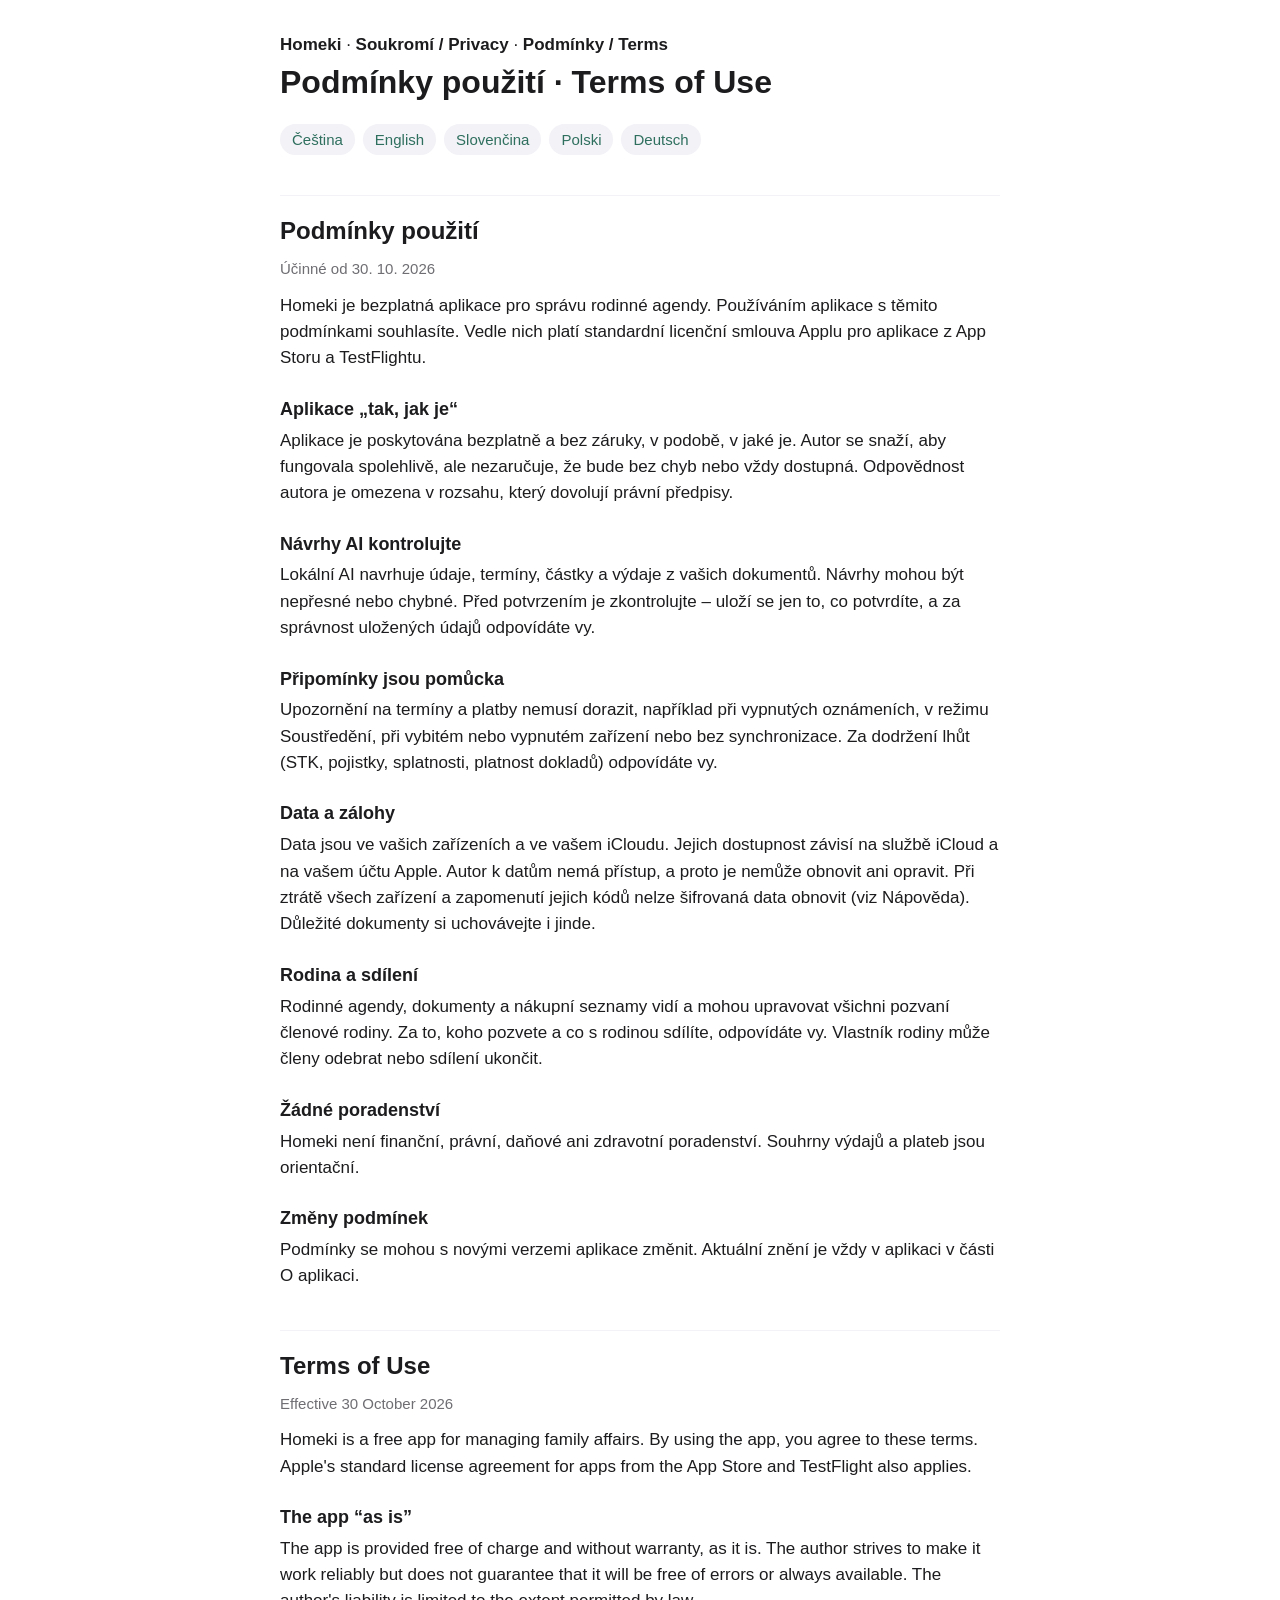
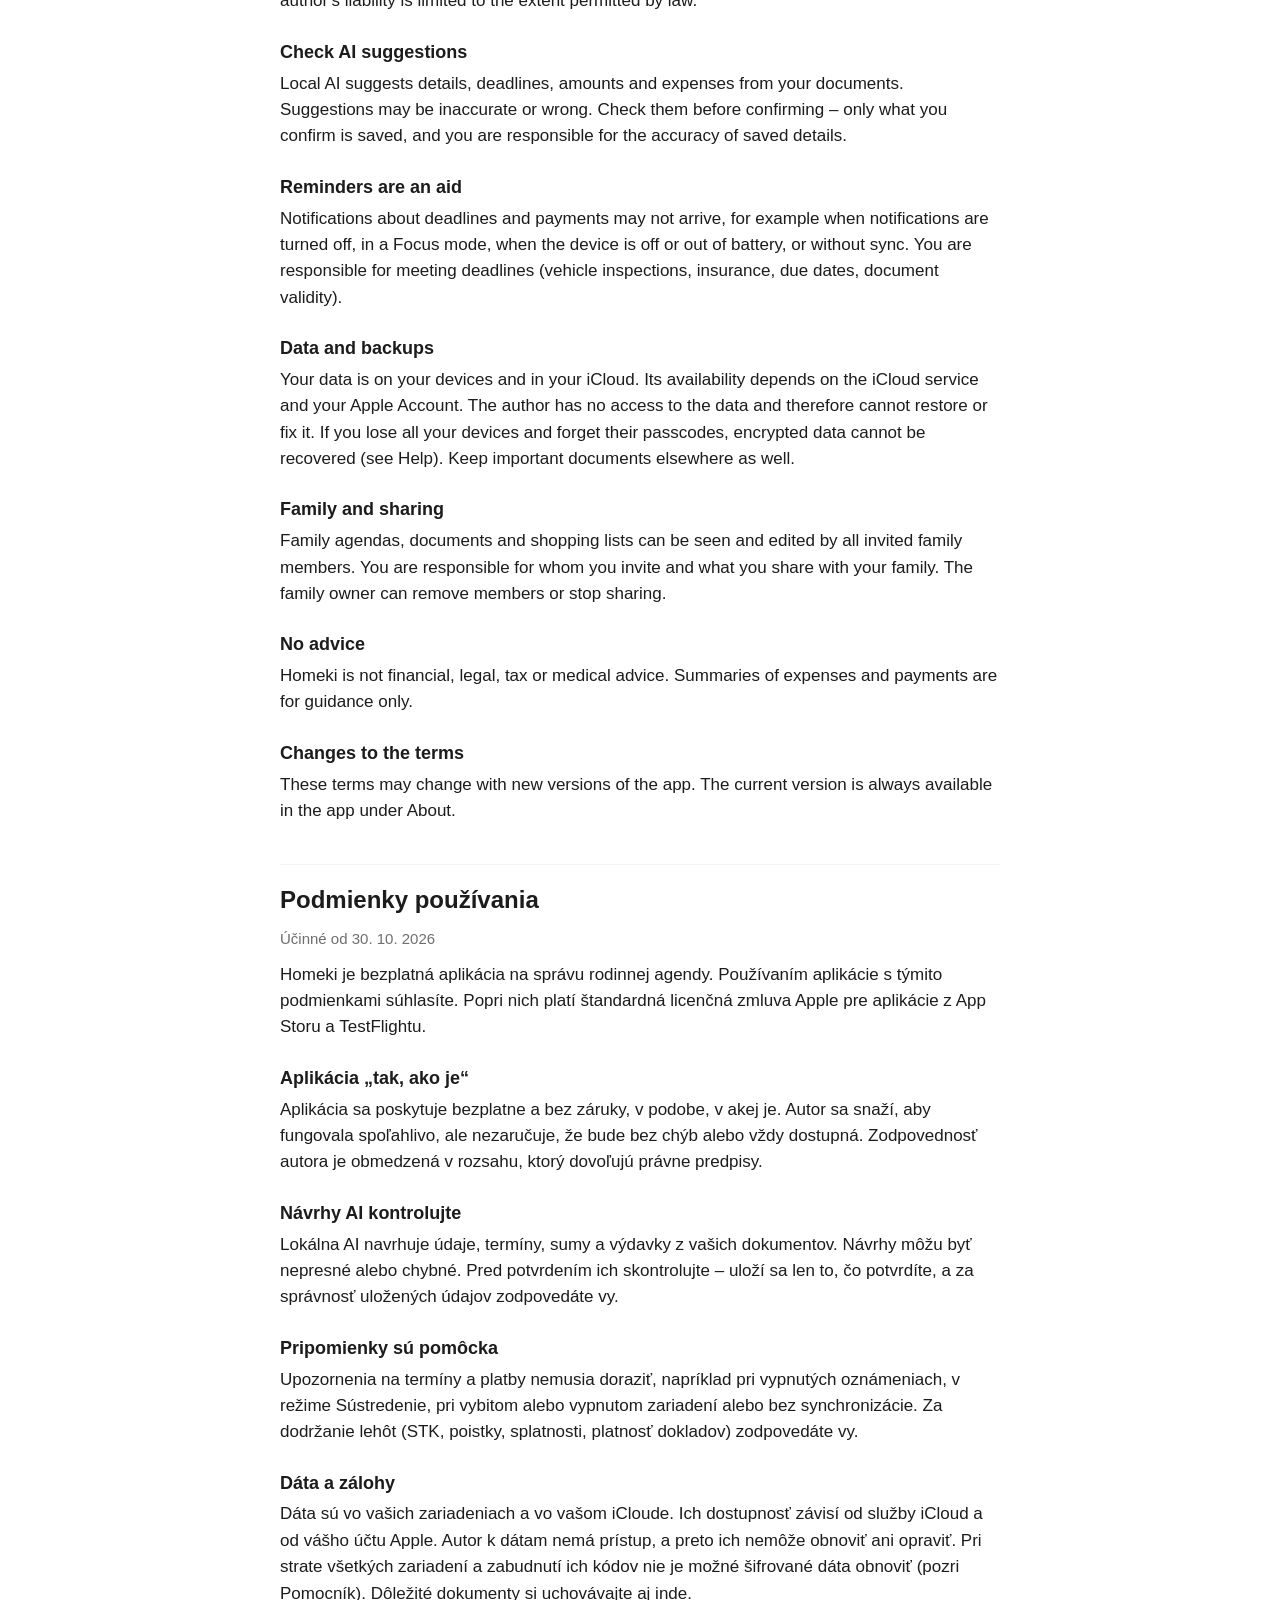
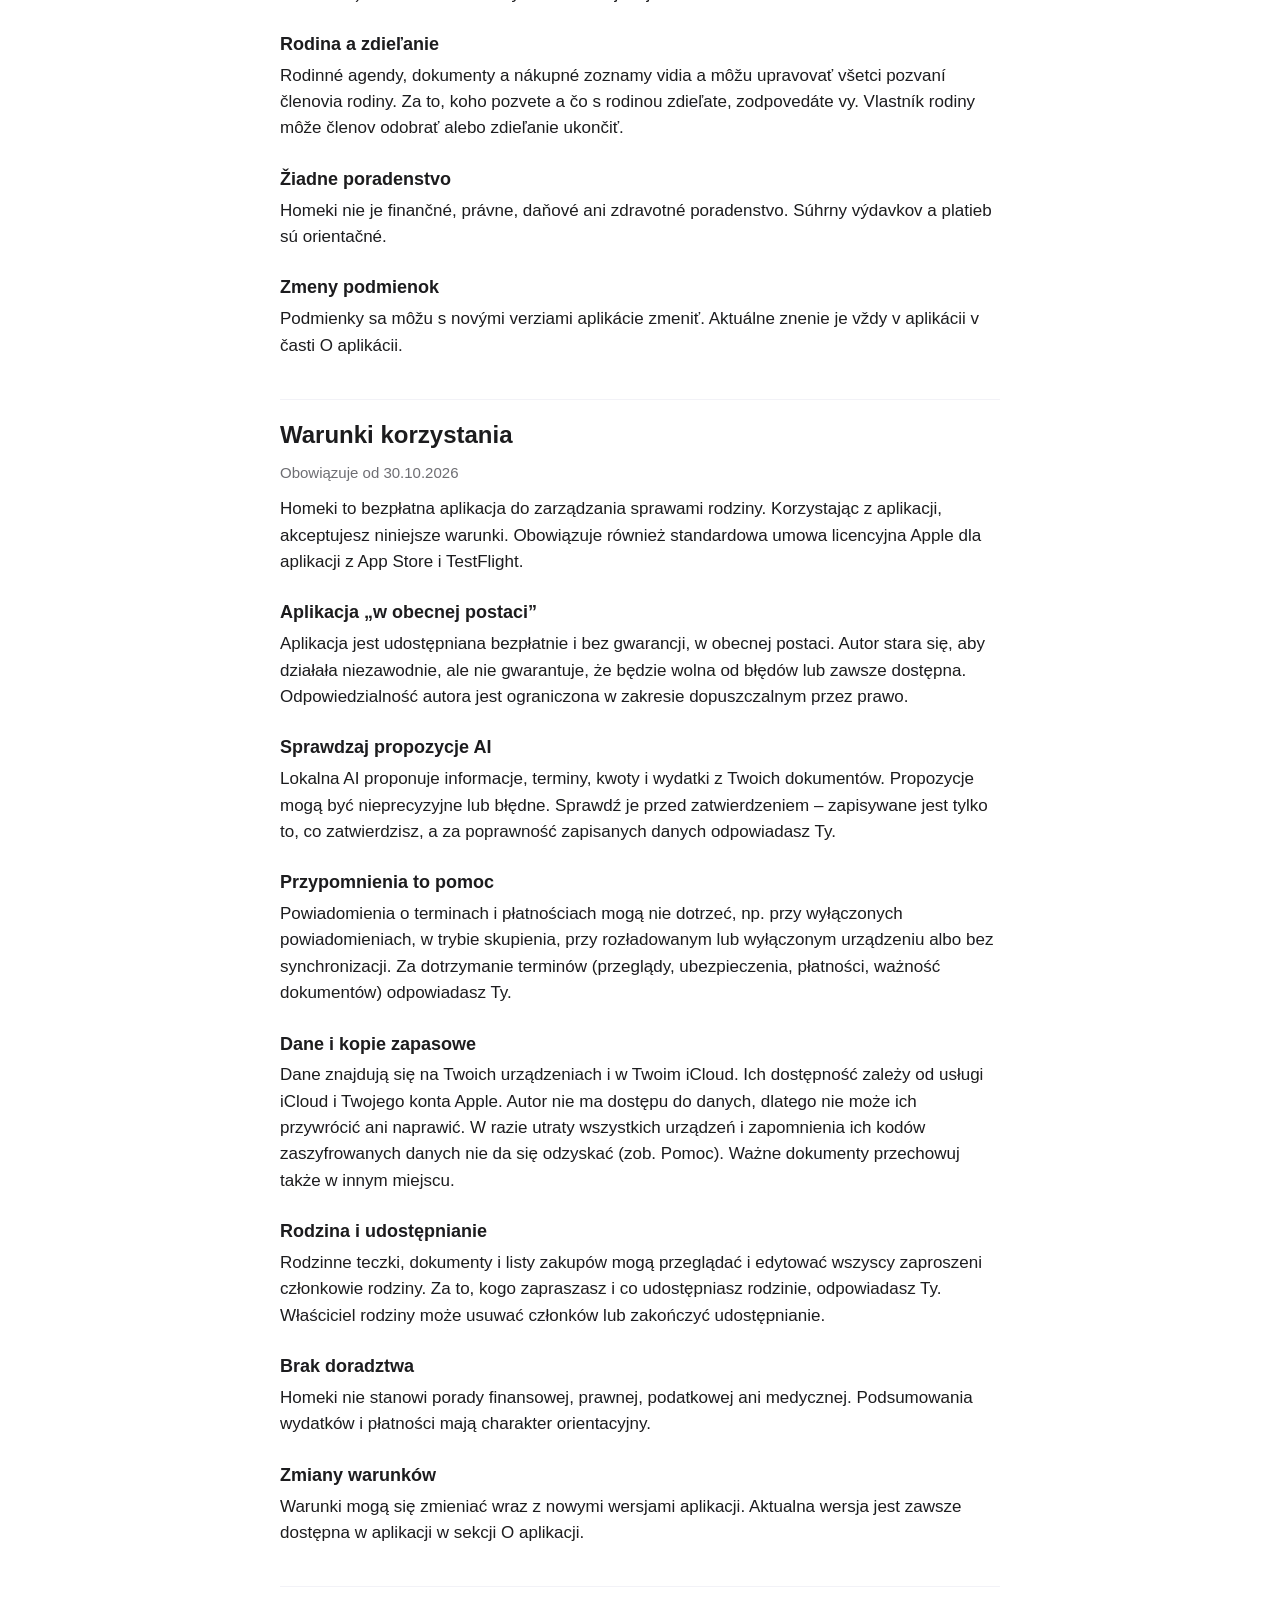
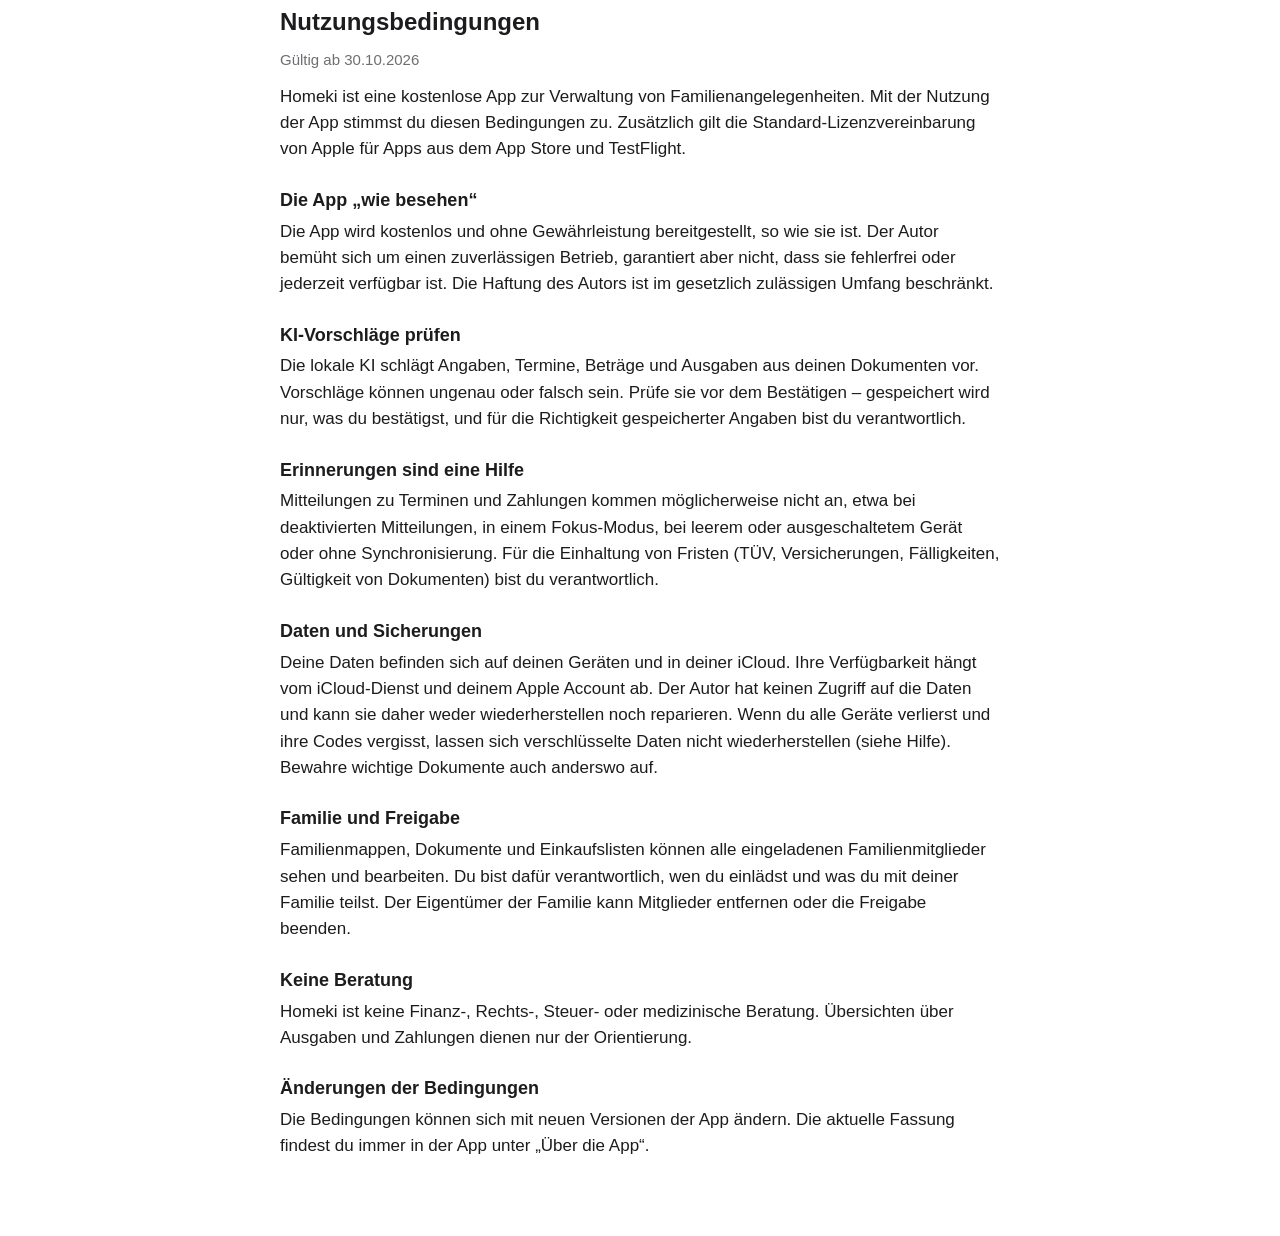
==== homeki/terms.html @ 6b34e356 "add homeki site pages" ====
<!doctype html>
<html lang="cs"><head><meta charset="utf-8"><meta name="viewport" content="width=device-width,initial-scale=1">
<title>Podmínky použití – Homeki</title><style>
:root{color-scheme:light dark;--fg:#1c1c1e;--muted:#6e6e73;--bg:#fff;--card:#f2f2f7;--accent:#2f6f5e}
@media(prefers-color-scheme:dark){:root{--fg:#f2f2f7;--muted:#a1a1a6;--bg:#000;--card:#1c1c1e;--accent:#6fc3a8}}
body{font:17px/1.55 -apple-system,BlinkMacSystemFont,"Segoe UI",Roboto,sans-serif;color:var(--fg);background:var(--bg);margin:0}
main{max-width:720px;margin:0 auto;padding:32px 20px 64px}
h1{font-size:32px;margin:0 0 4px}h2{font-size:24px;margin:40px 0 8px;padding-top:16px;border-top:1px solid var(--card)}
h3{font-size:18px;margin:24px 0 4px}p{margin:0 0 12px}.muted{color:var(--muted);font-size:15px}
nav{display:flex;flex-wrap:wrap;gap:8px;margin:16px 0 8px}nav a{background:var(--card);border-radius:999px;padding:4px 12px;font-size:15px}
a{color:var(--accent);text-decoration:none}a:hover{text-decoration:underline}
header a{color:var(--fg);font-weight:600}
</style></head>
<body><main><header><a href="./">Homeki</a> · <a href="privacy.html">Soukromí / Privacy</a> · <a href="terms.html">Podmínky / Terms</a></header>
<h1>Podmínky použití · Terms of Use</h1>
<nav><a href="#cs">Čeština</a><a href="#en">English</a><a href="#sk">Slovenčina</a><a href="#pl">Polski</a><a href="#de">Deutsch</a></nav>
<h2 id="cs" lang="cs">Podmínky použití</h2><p class="muted">Účinné od 30. 10. 2026</p>
<p>Homeki je bezplatná aplikace pro správu rodinné agendy. Používáním aplikace s těmito podmínkami souhlasíte. Vedle nich platí standardní licenční smlouva Applu pro aplikace z App Storu a TestFlightu.</p>
<h3>Aplikace „tak, jak je“</h3><p>Aplikace je poskytována bezplatně a bez záruky, v podobě, v jaké je. Autor se snaží, aby fungovala spolehlivě, ale nezaručuje, že bude bez chyb nebo vždy dostupná. Odpovědnost autora je omezena v rozsahu, který dovolují právní předpisy.</p>
<h3>Návrhy AI kontrolujte</h3><p>Lokální AI navrhuje údaje, termíny, částky a výdaje z vašich dokumentů. Návrhy mohou být nepřesné nebo chybné. Před potvrzením je zkontrolujte – uloží se jen to, co potvrdíte, a za správnost uložených údajů odpovídáte vy.</p>
<h3>Připomínky jsou pomůcka</h3><p>Upozornění na termíny a platby nemusí dorazit, například při vypnutých oznámeních, v režimu Soustředění, při vybitém nebo vypnutém zařízení nebo bez synchronizace. Za dodržení lhůt (STK, pojistky, splatnosti, platnost dokladů) odpovídáte vy.</p>
<h3>Data a zálohy</h3><p>Data jsou ve vašich zařízeních a ve vašem iCloudu. Jejich dostupnost závisí na službě iCloud a na vašem účtu Apple. Autor k datům nemá přístup, a proto je nemůže obnovit ani opravit. Při ztrátě všech zařízení a zapomenutí jejich kódů nelze šifrovaná data obnovit (viz Nápověda). Důležité dokumenty si uchovávejte i jinde.</p>
<h3>Rodina a sdílení</h3><p>Rodinné agendy, dokumenty a nákupní seznamy vidí a mohou upravovat všichni pozvaní členové rodiny. Za to, koho pozvete a co s rodinou sdílíte, odpovídáte vy. Vlastník rodiny může členy odebrat nebo sdílení ukončit.</p>
<h3>Žádné poradenství</h3><p>Homeki není finanční, právní, daňové ani zdravotní poradenství. Souhrny výdajů a plateb jsou orientační.</p>
<h3>Změny podmínek</h3><p>Podmínky se mohou s novými verzemi aplikace změnit. Aktuální znění je vždy v aplikaci v části O aplikaci.</p>
<h2 id="en" lang="en">Terms of Use</h2><p class="muted">Effective 30 October 2026</p>
<p>Homeki is a free app for managing family affairs. By using the app, you agree to these terms. Apple&#x27;s standard license agreement for apps from the App Store and TestFlight also applies.</p>
<h3>The app “as is”</h3><p>The app is provided free of charge and without warranty, as it is. The author strives to make it work reliably but does not guarantee that it will be free of errors or always available. The author&#x27;s liability is limited to the extent permitted by law.</p>
<h3>Check AI suggestions</h3><p>Local AI suggests details, deadlines, amounts and expenses from your documents. Suggestions may be inaccurate or wrong. Check them before confirming – only what you confirm is saved, and you are responsible for the accuracy of saved details.</p>
<h3>Reminders are an aid</h3><p>Notifications about deadlines and payments may not arrive, for example when notifications are turned off, in a Focus mode, when the device is off or out of battery, or without sync. You are responsible for meeting deadlines (vehicle inspections, insurance, due dates, document validity).</p>
<h3>Data and backups</h3><p>Your data is on your devices and in your iCloud. Its availability depends on the iCloud service and your Apple Account. The author has no access to the data and therefore cannot restore or fix it. If you lose all your devices and forget their passcodes, encrypted data cannot be recovered (see Help). Keep important documents elsewhere as well.</p>
<h3>Family and sharing</h3><p>Family agendas, documents and shopping lists can be seen and edited by all invited family members. You are responsible for whom you invite and what you share with your family. The family owner can remove members or stop sharing.</p>
<h3>No advice</h3><p>Homeki is not financial, legal, tax or medical advice. Summaries of expenses and payments are for guidance only.</p>
<h3>Changes to the terms</h3><p>These terms may change with new versions of the app. The current version is always available in the app under About.</p>
<h2 id="sk" lang="sk">Podmienky používania</h2><p class="muted">Účinné od 30. 10. 2026</p>
<p>Homeki je bezplatná aplikácia na správu rodinnej agendy. Používaním aplikácie s týmito podmienkami súhlasíte. Popri nich platí štandardná licenčná zmluva Apple pre aplikácie z App Storu a TestFlightu.</p>
<h3>Aplikácia „tak, ako je“</h3><p>Aplikácia sa poskytuje bezplatne a bez záruky, v podobe, v akej je. Autor sa snaží, aby fungovala spoľahlivo, ale nezaručuje, že bude bez chýb alebo vždy dostupná. Zodpovednosť autora je obmedzená v rozsahu, ktorý dovoľujú právne predpisy.</p>
<h3>Návrhy AI kontrolujte</h3><p>Lokálna AI navrhuje údaje, termíny, sumy a výdavky z vašich dokumentov. Návrhy môžu byť nepresné alebo chybné. Pred potvrdením ich skontrolujte – uloží sa len to, čo potvrdíte, a za správnosť uložených údajov zodpovedáte vy.</p>
<h3>Pripomienky sú pomôcka</h3><p>Upozornenia na termíny a platby nemusia doraziť, napríklad pri vypnutých oznámeniach, v režime Sústredenie, pri vybitom alebo vypnutom zariadení alebo bez synchronizácie. Za dodržanie lehôt (STK, poistky, splatnosti, platnosť dokladov) zodpovedáte vy.</p>
<h3>Dáta a zálohy</h3><p>Dáta sú vo vašich zariadeniach a vo vašom iCloude. Ich dostupnosť závisí od služby iCloud a od vášho účtu Apple. Autor k dátam nemá prístup, a preto ich nemôže obnoviť ani opraviť. Pri strate všetkých zariadení a zabudnutí ich kódov nie je možné šifrované dáta obnoviť (pozri Pomocník). Dôležité dokumenty si uchovávajte aj inde.</p>
<h3>Rodina a zdieľanie</h3><p>Rodinné agendy, dokumenty a nákupné zoznamy vidia a môžu upravovať všetci pozvaní členovia rodiny. Za to, koho pozvete a čo s rodinou zdieľate, zodpovedáte vy. Vlastník rodiny môže členov odobrať alebo zdieľanie ukončiť.</p>
<h3>Žiadne poradenstvo</h3><p>Homeki nie je finančné, právne, daňové ani zdravotné poradenstvo. Súhrny výdavkov a platieb sú orientačné.</p>
<h3>Zmeny podmienok</h3><p>Podmienky sa môžu s novými verziami aplikácie zmeniť. Aktuálne znenie je vždy v aplikácii v časti O aplikácii.</p>
<h2 id="pl" lang="pl">Warunki korzystania</h2><p class="muted">Obowiązuje od 30.10.2026</p>
<p>Homeki to bezpłatna aplikacja do zarządzania sprawami rodziny. Korzystając z aplikacji, akceptujesz niniejsze warunki. Obowiązuje również standardowa umowa licencyjna Apple dla aplikacji z App Store i TestFlight.</p>
<h3>Aplikacja „w obecnej postaci”</h3><p>Aplikacja jest udostępniana bezpłatnie i bez gwarancji, w obecnej postaci. Autor stara się, aby działała niezawodnie, ale nie gwarantuje, że będzie wolna od błędów lub zawsze dostępna. Odpowiedzialność autora jest ograniczona w zakresie dopuszczalnym przez prawo.</p>
<h3>Sprawdzaj propozycje AI</h3><p>Lokalna AI proponuje informacje, terminy, kwoty i wydatki z Twoich dokumentów. Propozycje mogą być nieprecyzyjne lub błędne. Sprawdź je przed zatwierdzeniem – zapisywane jest tylko to, co zatwierdzisz, a za poprawność zapisanych danych odpowiadasz Ty.</p>
<h3>Przypomnienia to pomoc</h3><p>Powiadomienia o terminach i płatnościach mogą nie dotrzeć, np. przy wyłączonych powiadomieniach, w trybie skupienia, przy rozładowanym lub wyłączonym urządzeniu albo bez synchronizacji. Za dotrzymanie terminów (przeglądy, ubezpieczenia, płatności, ważność dokumentów) odpowiadasz Ty.</p>
<h3>Dane i kopie zapasowe</h3><p>Dane znajdują się na Twoich urządzeniach i w Twoim iCloud. Ich dostępność zależy od usługi iCloud i Twojego konta Apple. Autor nie ma dostępu do danych, dlatego nie może ich przywrócić ani naprawić. W razie utraty wszystkich urządzeń i zapomnienia ich kodów zaszyfrowanych danych nie da się odzyskać (zob. Pomoc). Ważne dokumenty przechowuj także w innym miejscu.</p>
<h3>Rodzina i udostępnianie</h3><p>Rodzinne teczki, dokumenty i listy zakupów mogą przeglądać i edytować wszyscy zaproszeni członkowie rodziny. Za to, kogo zapraszasz i co udostępniasz rodzinie, odpowiadasz Ty. Właściciel rodziny może usuwać członków lub zakończyć udostępnianie.</p>
<h3>Brak doradztwa</h3><p>Homeki nie stanowi porady finansowej, prawnej, podatkowej ani medycznej. Podsumowania wydatków i płatności mają charakter orientacyjny.</p>
<h3>Zmiany warunków</h3><p>Warunki mogą się zmieniać wraz z nowymi wersjami aplikacji. Aktualna wersja jest zawsze dostępna w aplikacji w sekcji O aplikacji.</p>
<h2 id="de" lang="de">Nutzungsbedingungen</h2><p class="muted">Gültig ab 30.10.2026</p>
<p>Homeki ist eine kostenlose App zur Verwaltung von Familienangelegenheiten. Mit der Nutzung der App stimmst du diesen Bedingungen zu. Zusätzlich gilt die Standard-Lizenzvereinbarung von Apple für Apps aus dem App Store und TestFlight.</p>
<h3>Die App „wie besehen“</h3><p>Die App wird kostenlos und ohne Gewährleistung bereitgestellt, so wie sie ist. Der Autor bemüht sich um einen zuverlässigen Betrieb, garantiert aber nicht, dass sie fehlerfrei oder jederzeit verfügbar ist. Die Haftung des Autors ist im gesetzlich zulässigen Umfang beschränkt.</p>
<h3>KI-Vorschläge prüfen</h3><p>Die lokale KI schlägt Angaben, Termine, Beträge und Ausgaben aus deinen Dokumenten vor. Vorschläge können ungenau oder falsch sein. Prüfe sie vor dem Bestätigen – gespeichert wird nur, was du bestätigst, und für die Richtigkeit gespeicherter Angaben bist du verantwortlich.</p>
<h3>Erinnerungen sind eine Hilfe</h3><p>Mitteilungen zu Terminen und Zahlungen kommen möglicherweise nicht an, etwa bei deaktivierten Mitteilungen, in einem Fokus-Modus, bei leerem oder ausgeschaltetem Gerät oder ohne Synchronisierung. Für die Einhaltung von Fristen (TÜV, Versicherungen, Fälligkeiten, Gültigkeit von Dokumenten) bist du verantwortlich.</p>
<h3>Daten und Sicherungen</h3><p>Deine Daten befinden sich auf deinen Geräten und in deiner iCloud. Ihre Verfügbarkeit hängt vom iCloud-Dienst und deinem Apple Account ab. Der Autor hat keinen Zugriff auf die Daten und kann sie daher weder wiederherstellen noch reparieren. Wenn du alle Geräte verlierst und ihre Codes vergisst, lassen sich verschlüsselte Daten nicht wiederherstellen (siehe Hilfe). Bewahre wichtige Dokumente auch anderswo auf.</p>
<h3>Familie und Freigabe</h3><p>Familienmappen, Dokumente und Einkaufslisten können alle eingeladenen Familienmitglieder sehen und bearbeiten. Du bist dafür verantwortlich, wen du einlädst und was du mit deiner Familie teilst. Der Eigentümer der Familie kann Mitglieder entfernen oder die Freigabe beenden.</p>
<h3>Keine Beratung</h3><p>Homeki ist keine Finanz-, Rechts-, Steuer- oder medizinische Beratung. Übersichten über Ausgaben und Zahlungen dienen nur der Orientierung.</p>
<h3>Änderungen der Bedingungen</h3><p>Die Bedingungen können sich mit neuen Versionen der App ändern. Die aktuelle Fassung findest du immer in der App unter „Über die App“.</p></main></body></html>
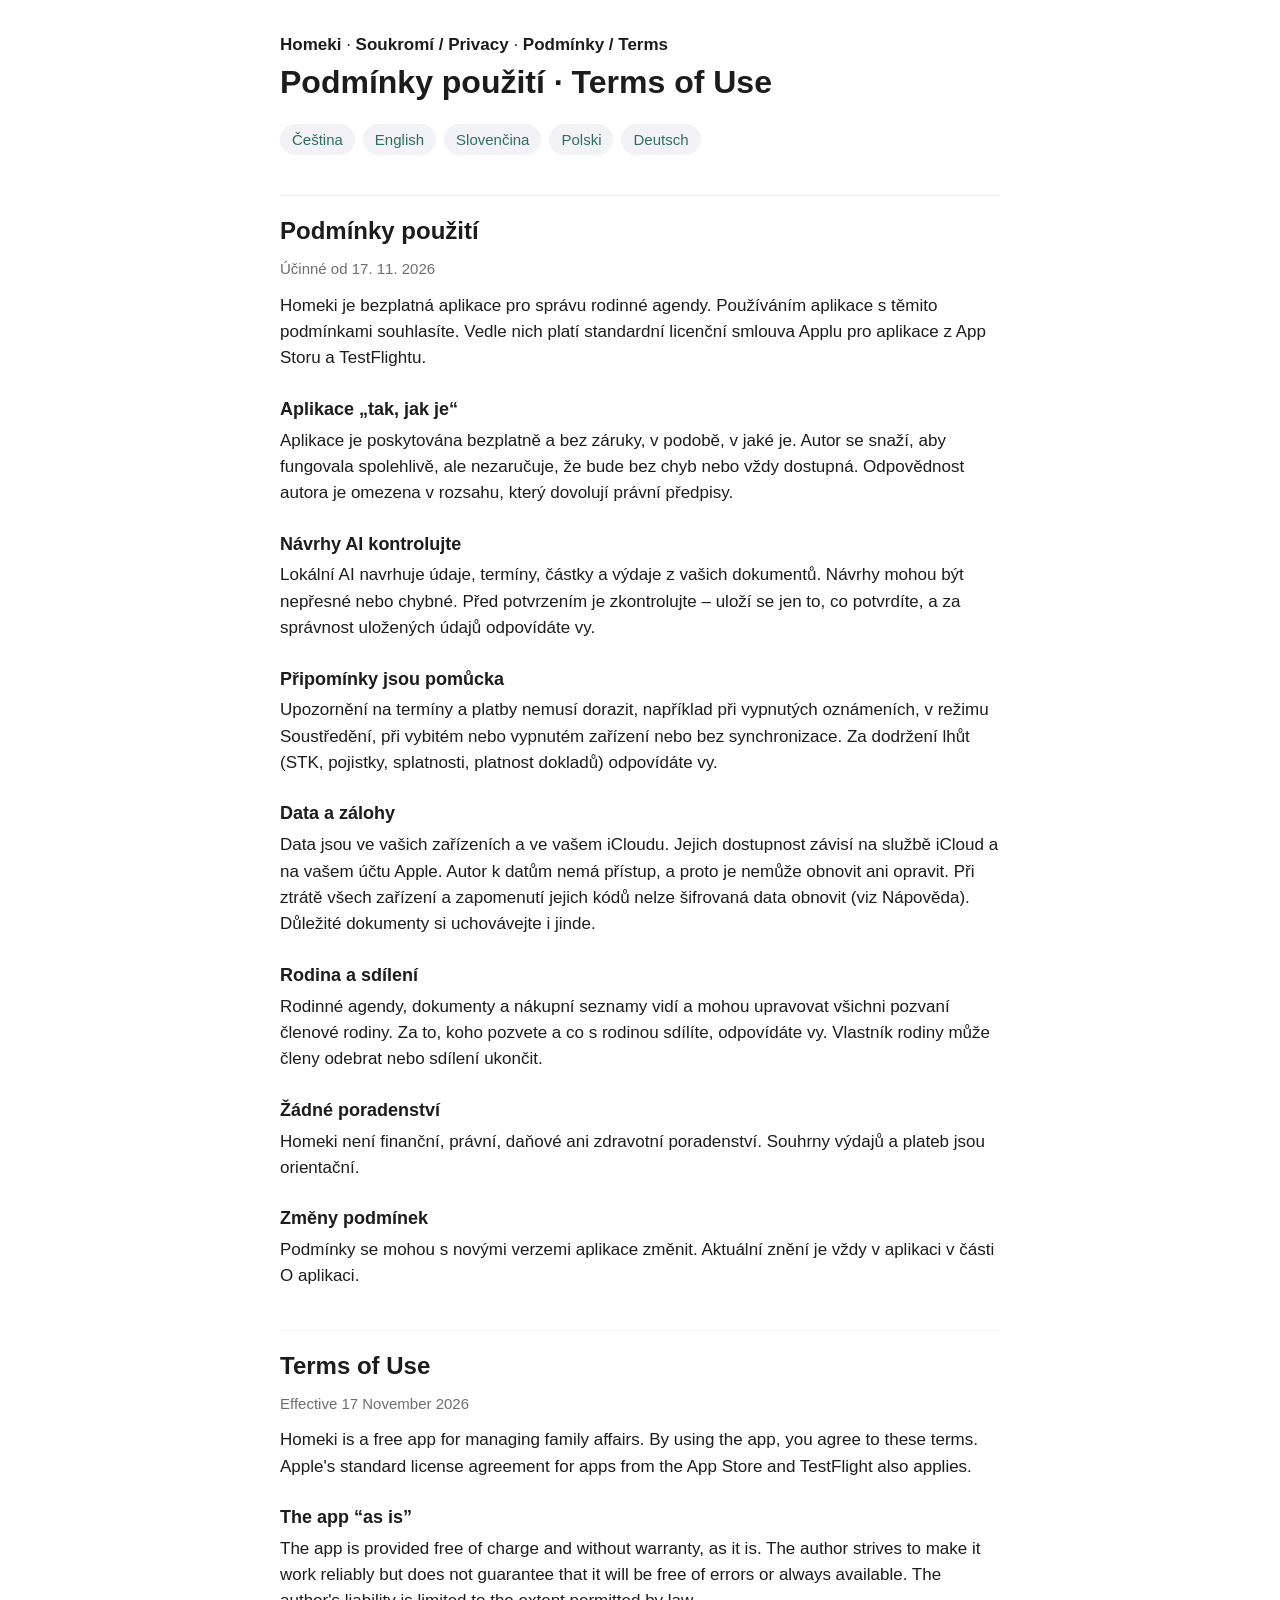
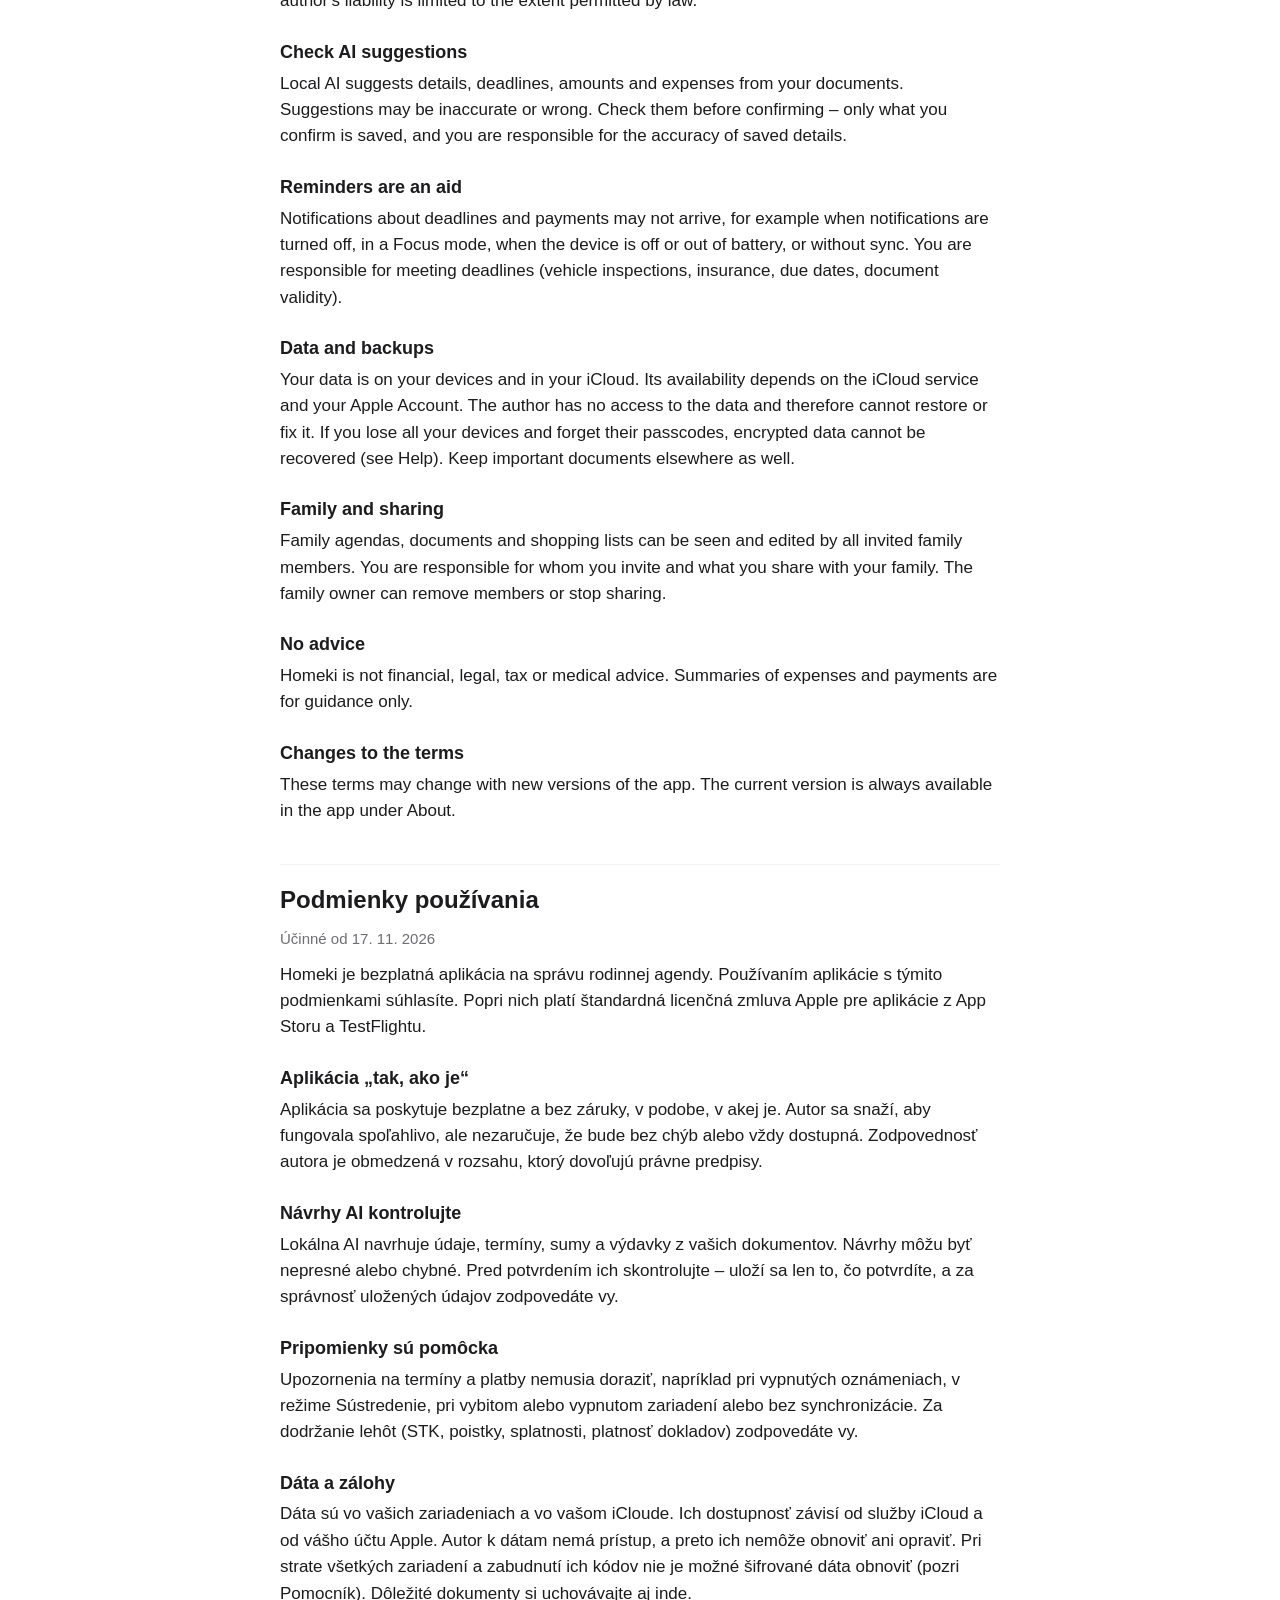
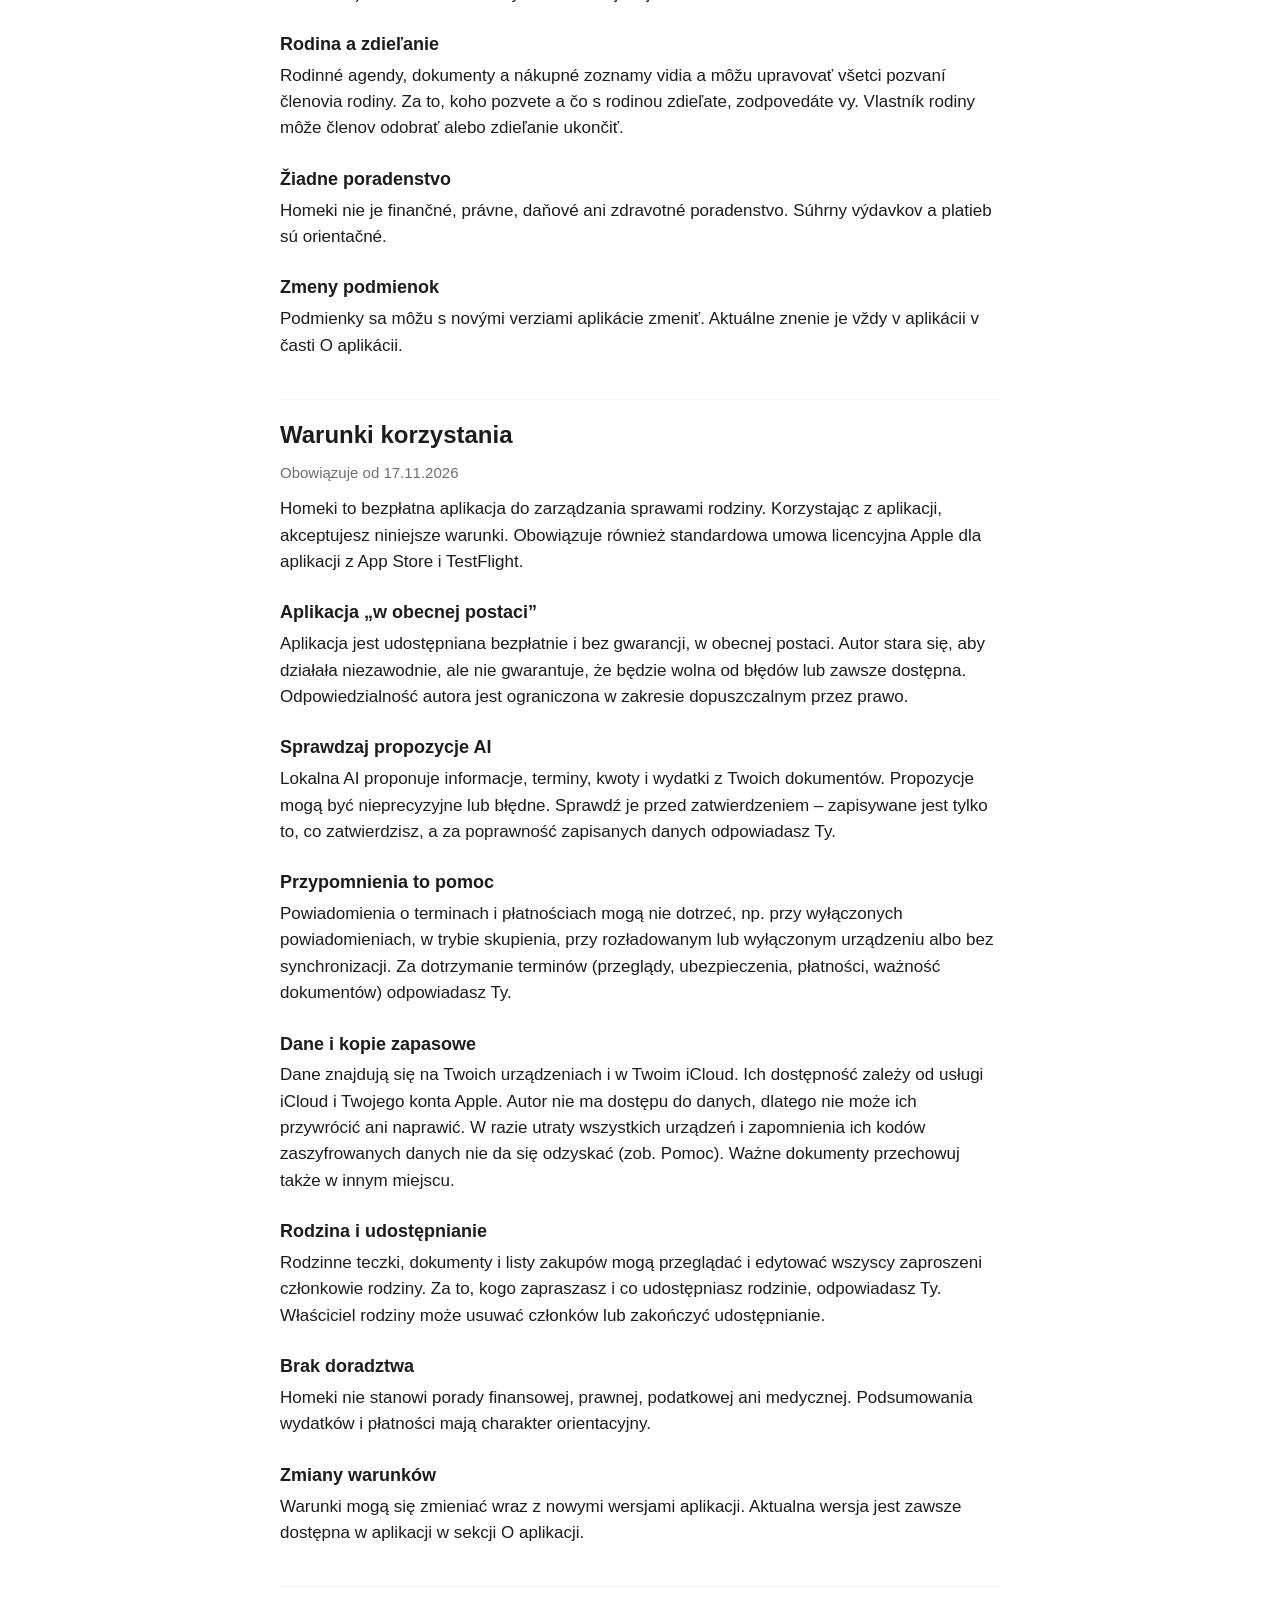
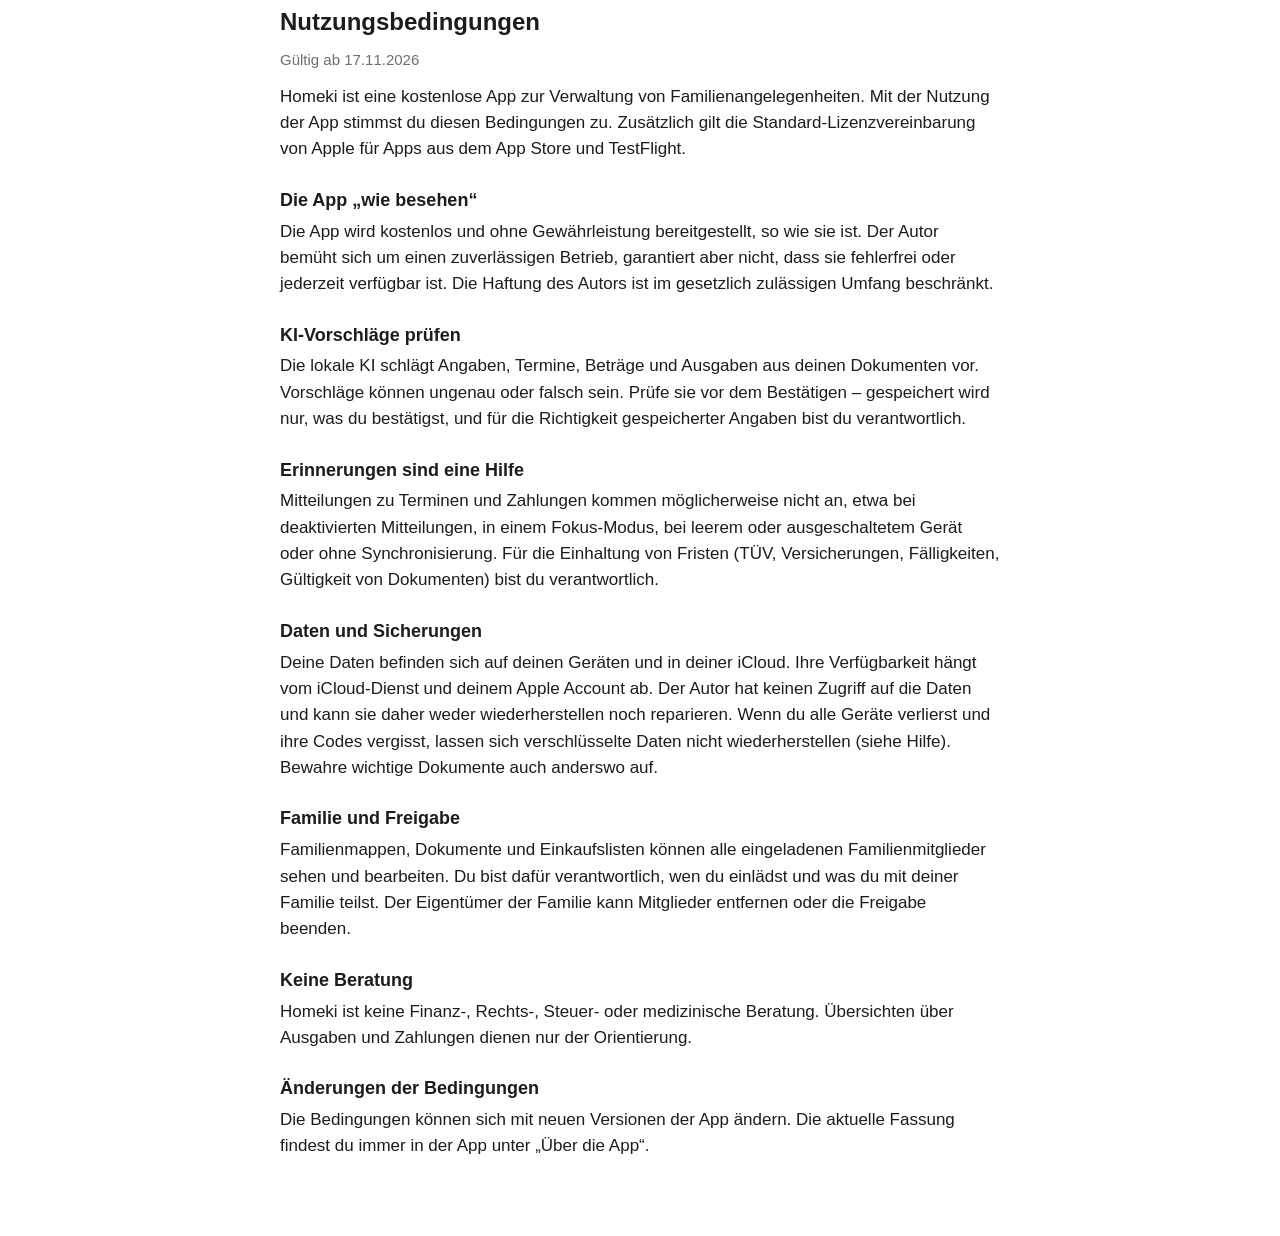
==== commit a1968e95: "homeki: terms and privacy effective 17 Nov 2026 Co-Authored-By: Claude Opus 5.5 <noreply@anthropic.c" ====
--- a/homeki/terms.html
+++ b/homeki/terms.html
@@ -14,7 +14,7 @@
 <body><main><header><a href="./">Homeki</a> · <a href="privacy.html">Soukromí / Privacy</a> · <a href="terms.html">Podmínky / Terms</a></header>
 <h1>Podmínky použití · Terms of Use</h1>
 <nav><a href="#cs">Čeština</a><a href="#en">English</a><a href="#sk">Slovenčina</a><a href="#pl">Polski</a><a href="#de">Deutsch</a></nav>
-<h2 id="cs" lang="cs">Podmínky použití</h2><p class="muted">Účinné od 30. 10. 2026</p>
+<h2 id="cs" lang="cs">Podmínky použití</h2><p class="muted">Účinné od 17. 11. 2026</p>
 <p>Homeki je bezplatná aplikace pro správu rodinné agendy. Používáním aplikace s těmito podmínkami souhlasíte. Vedle nich platí standardní licenční smlouva Applu pro aplikace z App Storu a TestFlightu.</p>
 <h3>Aplikace „tak, jak je“</h3><p>Aplikace je poskytována bezplatně a bez záruky, v podobě, v jaké je. Autor se snaží, aby fungovala spolehlivě, ale nezaručuje, že bude bez chyb nebo vždy dostupná. Odpovědnost autora je omezena v rozsahu, který dovolují právní předpisy.</p>
 <h3>Návrhy AI kontrolujte</h3><p>Lokální AI navrhuje údaje, termíny, částky a výdaje z vašich dokumentů. Návrhy mohou být nepřesné nebo chybné. Před potvrzením je zkontrolujte – uloží se jen to, co potvrdíte, a za správnost uložených údajů odpovídáte vy.</p>
@@ -23,7 +23,7 @@
 <h3>Rodina a sdílení</h3><p>Rodinné agendy, dokumenty a nákupní seznamy vidí a mohou upravovat všichni pozvaní členové rodiny. Za to, koho pozvete a co s rodinou sdílíte, odpovídáte vy. Vlastník rodiny může členy odebrat nebo sdílení ukončit.</p>
 <h3>Žádné poradenství</h3><p>Homeki není finanční, právní, daňové ani zdravotní poradenství. Souhrny výdajů a plateb jsou orientační.</p>
 <h3>Změny podmínek</h3><p>Podmínky se mohou s novými verzemi aplikace změnit. Aktuální znění je vždy v aplikaci v části O aplikaci.</p>
-<h2 id="en" lang="en">Terms of Use</h2><p class="muted">Effective 30 October 2026</p>
+<h2 id="en" lang="en">Terms of Use</h2><p class="muted">Effective 17 November 2026</p>
 <p>Homeki is a free app for managing family affairs. By using the app, you agree to these terms. Apple&#x27;s standard license agreement for apps from the App Store and TestFlight also applies.</p>
 <h3>The app “as is”</h3><p>The app is provided free of charge and without warranty, as it is. The author strives to make it work reliably but does not guarantee that it will be free of errors or always available. The author&#x27;s liability is limited to the extent permitted by law.</p>
 <h3>Check AI suggestions</h3><p>Local AI suggests details, deadlines, amounts and expenses from your documents. Suggestions may be inaccurate or wrong. Check them before confirming – only what you confirm is saved, and you are responsible for the accuracy of saved details.</p>
@@ -32,7 +32,7 @@
 <h3>Family and sharing</h3><p>Family agendas, documents and shopping lists can be seen and edited by all invited family members. You are responsible for whom you invite and what you share with your family. The family owner can remove members or stop sharing.</p>
 <h3>No advice</h3><p>Homeki is not financial, legal, tax or medical advice. Summaries of expenses and payments are for guidance only.</p>
 <h3>Changes to the terms</h3><p>These terms may change with new versions of the app. The current version is always available in the app under About.</p>
-<h2 id="sk" lang="sk">Podmienky používania</h2><p class="muted">Účinné od 30. 10. 2026</p>
+<h2 id="sk" lang="sk">Podmienky používania</h2><p class="muted">Účinné od 17. 11. 2026</p>
 <p>Homeki je bezplatná aplikácia na správu rodinnej agendy. Používaním aplikácie s týmito podmienkami súhlasíte. Popri nich platí štandardná licenčná zmluva Apple pre aplikácie z App Storu a TestFlightu.</p>
 <h3>Aplikácia „tak, ako je“</h3><p>Aplikácia sa poskytuje bezplatne a bez záruky, v podobe, v akej je. Autor sa snaží, aby fungovala spoľahlivo, ale nezaručuje, že bude bez chýb alebo vždy dostupná. Zodpovednosť autora je obmedzená v rozsahu, ktorý dovoľujú právne predpisy.</p>
 <h3>Návrhy AI kontrolujte</h3><p>Lokálna AI navrhuje údaje, termíny, sumy a výdavky z vašich dokumentov. Návrhy môžu byť nepresné alebo chybné. Pred potvrdením ich skontrolujte – uloží sa len to, čo potvrdíte, a za správnosť uložených údajov zodpovedáte vy.</p>
@@ -41,7 +41,7 @@
 <h3>Rodina a zdieľanie</h3><p>Rodinné agendy, dokumenty a nákupné zoznamy vidia a môžu upravovať všetci pozvaní členovia rodiny. Za to, koho pozvete a čo s rodinou zdieľate, zodpovedáte vy. Vlastník rodiny môže členov odobrať alebo zdieľanie ukončiť.</p>
 <h3>Žiadne poradenstvo</h3><p>Homeki nie je finančné, právne, daňové ani zdravotné poradenstvo. Súhrny výdavkov a platieb sú orientačné.</p>
 <h3>Zmeny podmienok</h3><p>Podmienky sa môžu s novými verziami aplikácie zmeniť. Aktuálne znenie je vždy v aplikácii v časti O aplikácii.</p>
-<h2 id="pl" lang="pl">Warunki korzystania</h2><p class="muted">Obowiązuje od 30.10.2026</p>
+<h2 id="pl" lang="pl">Warunki korzystania</h2><p class="muted">Obowiązuje od 17.11.2026</p>
 <p>Homeki to bezpłatna aplikacja do zarządzania sprawami rodziny. Korzystając z aplikacji, akceptujesz niniejsze warunki. Obowiązuje również standardowa umowa licencyjna Apple dla aplikacji z App Store i TestFlight.</p>
 <h3>Aplikacja „w obecnej postaci”</h3><p>Aplikacja jest udostępniana bezpłatnie i bez gwarancji, w obecnej postaci. Autor stara się, aby działała niezawodnie, ale nie gwarantuje, że będzie wolna od błędów lub zawsze dostępna. Odpowiedzialność autora jest ograniczona w zakresie dopuszczalnym przez prawo.</p>
 <h3>Sprawdzaj propozycje AI</h3><p>Lokalna AI proponuje informacje, terminy, kwoty i wydatki z Twoich dokumentów. Propozycje mogą być nieprecyzyjne lub błędne. Sprawdź je przed zatwierdzeniem – zapisywane jest tylko to, co zatwierdzisz, a za poprawność zapisanych danych odpowiadasz Ty.</p>
@@ -50,7 +50,7 @@
 <h3>Rodzina i udostępnianie</h3><p>Rodzinne teczki, dokumenty i listy zakupów mogą przeglądać i edytować wszyscy zaproszeni członkowie rodziny. Za to, kogo zapraszasz i co udostępniasz rodzinie, odpowiadasz Ty. Właściciel rodziny może usuwać członków lub zakończyć udostępnianie.</p>
 <h3>Brak doradztwa</h3><p>Homeki nie stanowi porady finansowej, prawnej, podatkowej ani medycznej. Podsumowania wydatków i płatności mają charakter orientacyjny.</p>
 <h3>Zmiany warunków</h3><p>Warunki mogą się zmieniać wraz z nowymi wersjami aplikacji. Aktualna wersja jest zawsze dostępna w aplikacji w sekcji O aplikacji.</p>
-<h2 id="de" lang="de">Nutzungsbedingungen</h2><p class="muted">Gültig ab 30.10.2026</p>
+<h2 id="de" lang="de">Nutzungsbedingungen</h2><p class="muted">Gültig ab 17.11.2026</p>
 <p>Homeki ist eine kostenlose App zur Verwaltung von Familienangelegenheiten. Mit der Nutzung der App stimmst du diesen Bedingungen zu. Zusätzlich gilt die Standard-Lizenzvereinbarung von Apple für Apps aus dem App Store und TestFlight.</p>
 <h3>Die App „wie besehen“</h3><p>Die App wird kostenlos und ohne Gewährleistung bereitgestellt, so wie sie ist. Der Autor bemüht sich um einen zuverlässigen Betrieb, garantiert aber nicht, dass sie fehlerfrei oder jederzeit verfügbar ist. Die Haftung des Autors ist im gesetzlich zulässigen Umfang beschränkt.</p>
 <h3>KI-Vorschläge prüfen</h3><p>Die lokale KI schlägt Angaben, Termine, Beträge und Ausgaben aus deinen Dokumenten vor. Vorschläge können ungenau oder falsch sein. Prüfe sie vor dem Bestätigen – gespeichert wird nur, was du bestätigst, und für die Richtigkeit gespeicherter Angaben bist du verantwortlich.</p>
